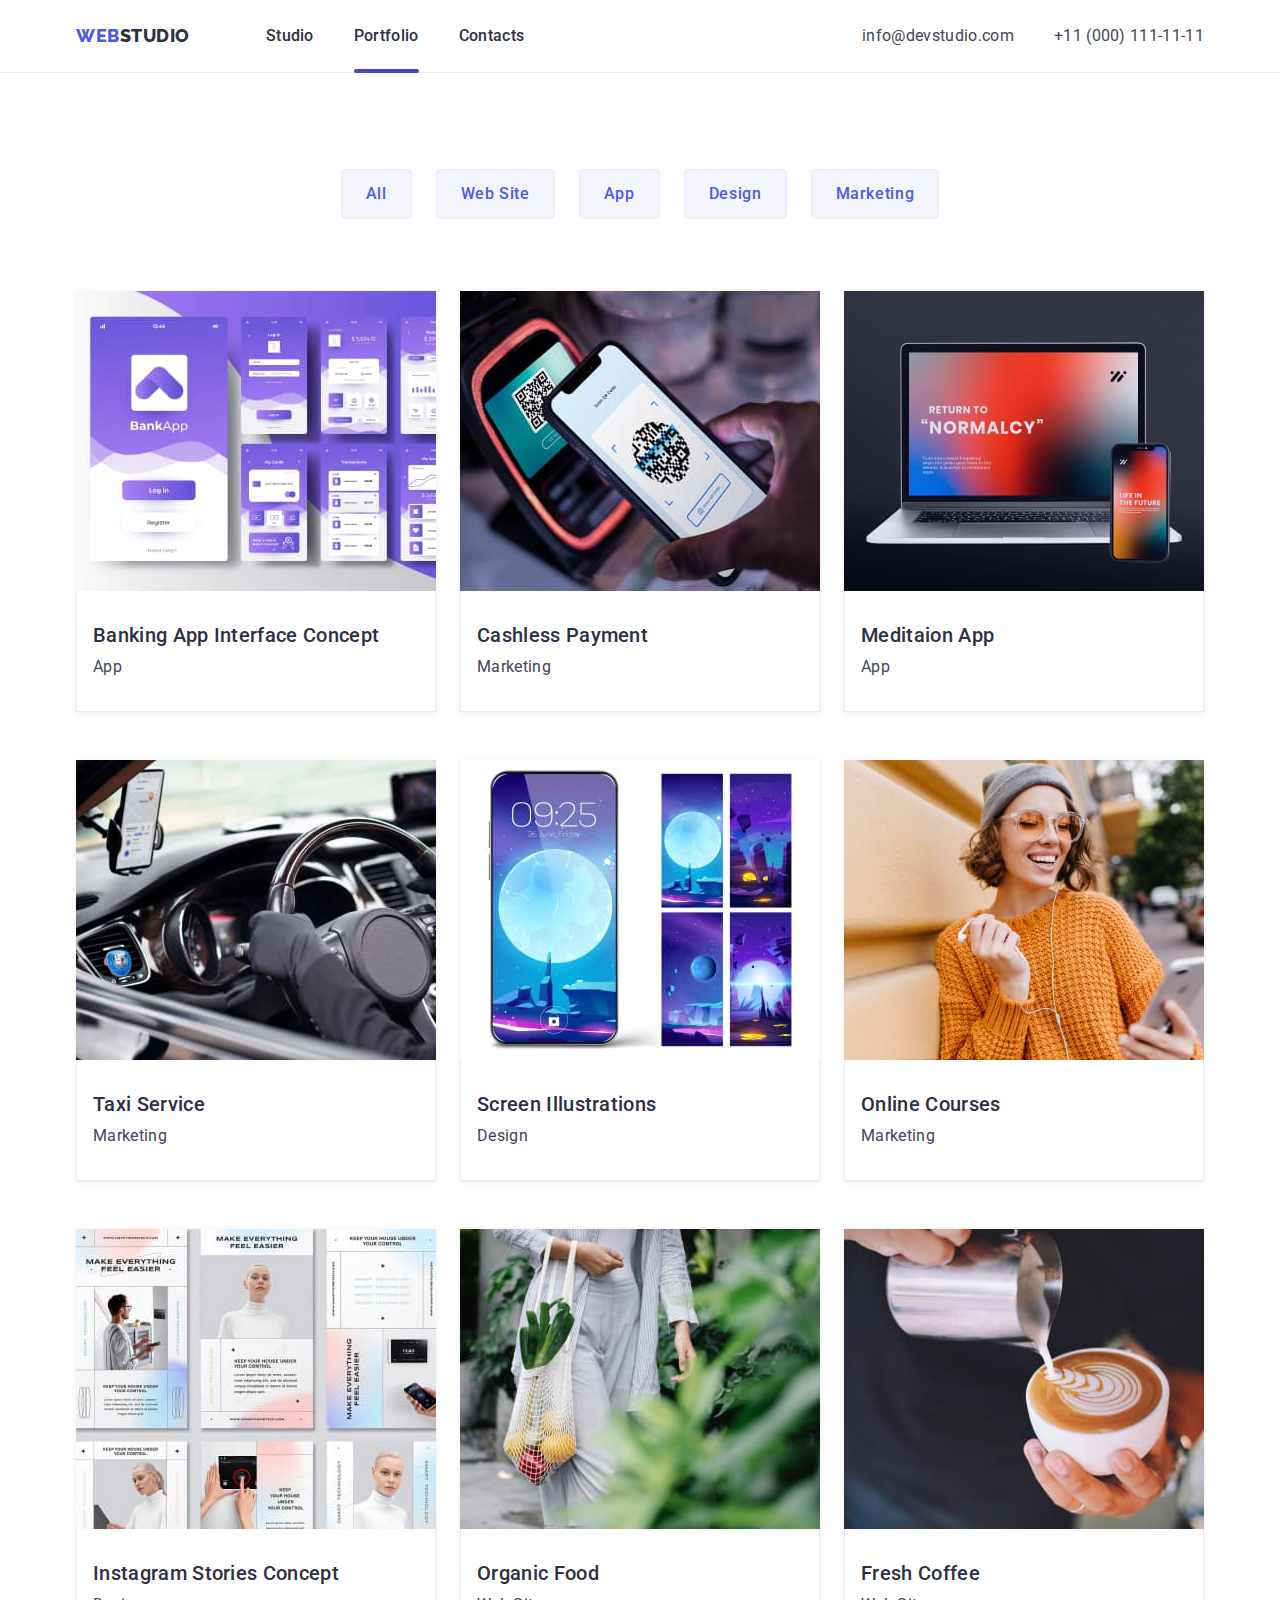
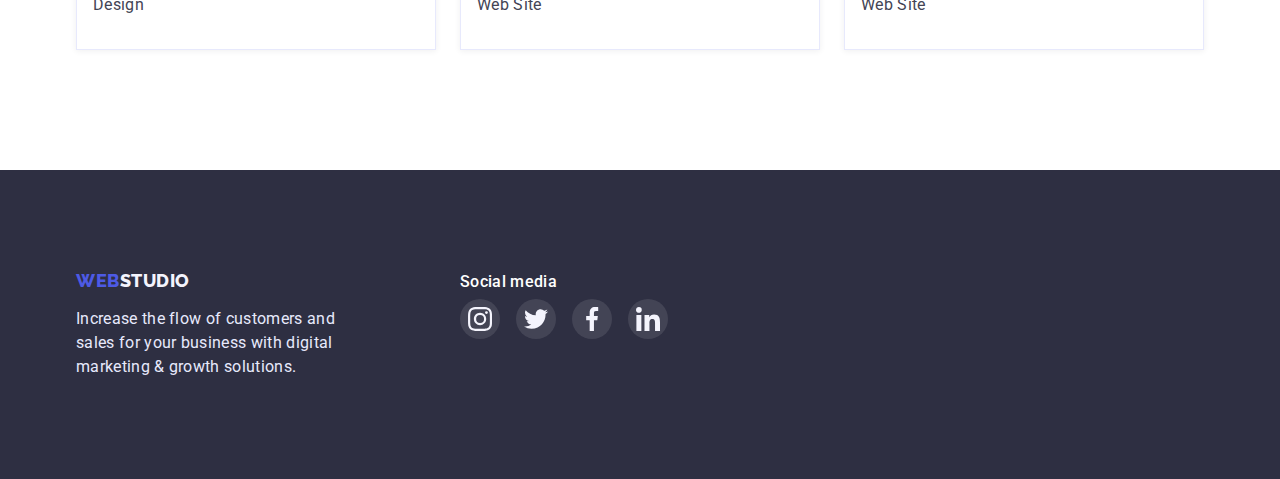
==== portfolio.html @ d573fa3f "Initial commit" ====
<!DOCTYPE html>
<html lang="en">
  <head>
    <meta charset="UTF-8" />
    <meta http-equiv="X-UA-Compatible" content="IE=edge" />
    <meta name="viewport" content="width=device-width, initial-scale=1.0" />
    <!-- Описание для поисковых систем -->
    <meta name="description" content="Effective Solutions for Your Business" />
    <!-- Текст на вкладке браузера -->
    <title>markup-hw-portfolio</title>
    <!-- Семейство шрифтов ссылки -->
    <link rel="preconnect" href="https://fonts.googleapis.com" />
    <link rel="preconnect" href="https://fonts.gstatic.com" crossorigin />
    <link
      href="https://fonts.googleapis.com/css2?family=Raleway:wght@800&family=Roboto:wght@400;500;700&display=swap"
      rel="stylesheet"
    />
    <!-- modern-normalize Normalize browsers' default style -->
    <link
      rel="stylesheet"
      href="https://cdnjs.cloudflare.com/ajax/libs/modern-normalize/1.1.0/modern-normalize.min.css"
    />
    <!-- CSS стили файл -->
    <link rel="stylesheet" href="./css/styles.css" />
  </head>

  <body>
    <!-- Header section -->
    <header class="header section-header">
      <div class="container header-container">
        <nav class="header-nav">
          <a href="./index.html" class="logo-site link"
            >Web<span class="logo-color">Studio</span></a
          >
          <ul class="nav-list list">
            <li class="nav-item item">
              <a href="./index.html" class="nav-link link">Studio</a>
            </li>
            <li class="nav-item">
              <a href="./portfolio.html" class="nav-link link current"
                >Portfolio</a
              >
            </li>
            <li class="nav-item">
              <a href="" class="nav-link link">Contacts</a>
            </li>
          </ul>

          <ul class="contact contact-list list">
            <li class="contact-item">
              <a href="mailto:info@devstudio.com" class="contact-link link"
                >info@devstudio.com</a
              >
            </li>
            <li class="contact-item">
              <a href="tel:+110001111111" class="contact-link link"
                >+11 (000) 111-11-11</a
              >
            </li>
          </ul>
        </nav>
      </div>
    </header>

    <!-- Main section -->
    <main>
      <!-- Portfolio section -->
      <section class="section-portfolio">
        <div class="container">
          <h1 class="visually-hidden">Portfolio</h1>
          <ul class="filter-portfolio list">
            <li class="filter-item">
              <button type="button" class="filter-btn btn">All</button>
            </li>
            <li class="filter-item">
              <button type="button" class="filter-btn btn">Web Site</button>
            </li>
            <li class="filter-item">
              <button type="button" class="filter-btn btn">App</button>
            </li>
            <li class="filter-item">
              <button type="button" class="filter-btn btn">Design</button>
            </li>
            <li class="filter-item">
              <button type="button" class="filter-btn btn">Marketing</button>
            </li>
          </ul>

          <ul class="portfolio-list card-set list">
            <li class="portfolio-item card-item">
              <a class="portfolio-link link" href="">
                <div class="portfolio-img-box">
                  <img
                    src="./images/portfolio/img-1.jpg"
                    alt="app features image"
                    width="360"
                    height="300"
                  />
                  <div class="portfolio-card-overlay">
                    <p>
                      14 Stylish and User-Friendly App Design Concepts · Task
                      Manager App · Calorie Tracker App · Exotic Fruit Ecommerce
                      App · Cloud Storage App
                    </p>
                  </div>
                </div>
                <div class="portfolio-card-descr">
                  <h2 class="title-third">Banking App Interface Concept</h2>
                  <p class="description-txt">App</p>
                </div>
              </a>
            </li>

            <li class="portfolio-item card-item">
              <a class="portfolio-link link" href="">
                <div class="portfolio-img-box">
                  <img
                    src="./images/portfolio/img-2.jpg"
                    alt="qr code scanner image"
                    width="360"
                    height="300"
                  />
                  <div class="portfolio-card-overlay">
                    <p>
                      14 Stylish and User-Friendly App Design Concepts · Task
                      Manager App · Calorie Tracker App · Exotic Fruit Ecommerce
                      App · Cloud Storage App
                    </p>
                  </div>
                </div>

                <div class="portfolio-card-descr">
                  <h2 class="title-third">Cashless Payment</h2>
                  <p class="description-txt">Marketing</p>
                </div>
              </a>
            </li>

            <li class="portfolio-item card-item">
              <a class="portfolio-link link" href="">
                <div class="portfolio-img-box">
                  <img
                    src="./images/portfolio/img-3.jpg"
                    alt="synchronization of the computer with the phone image"
                    width="360"
                    height="300"
                  />
                  <div class="portfolio-card-overlay">
                    <p>
                      14 Stylish and User-Friendly App Design Concepts · Task
                      Manager App · Calorie Tracker App · Exotic Fruit Ecommerce
                      App · Cloud Storage App
                    </p>
                  </div>
                </div>

                <div class="portfolio-card-descr">
                  <h2 class="title-third">Meditaion App</h2>
                  <p class="description-txt">App</p>
                </div>
              </a>
            </li>

            <li class="portfolio-item card-item">
              <a class="portfolio-link link" href="">
                <div class="portfolio-img-box">
                  <img
                    src="./images/portfolio/img-4.jpg"
                    alt="man driving image"
                    width="360"
                    height="300"
                  />
                  <div class="portfolio-card-overlay">
                    <p>
                      14 Stylish and User-Friendly App Design Concepts · Task
                      Manager App · Calorie Tracker App · Exotic Fruit Ecommerce
                      App · Cloud Storage App
                    </p>
                  </div>
                </div>

                <div class="portfolio-card-descr">
                  <h2 class="title-third">Taxi Service</h2>
                  <p class="description-txt">Marketing</p>
                </div>
              </a>
            </li>

            <li class="portfolio-item card-item">
              <a class="portfolio-link link" href="">
                <div class="portfolio-img-box">
                  <img
                    src="./images/portfolio/img-5.jpg"
                    alt="Screen Illustrations image"
                    width="360"
                    height="300"
                  />
                  <div class="portfolio-card-overlay">
                    <p>
                      14 Stylish and User-Friendly App Design Concepts · Task
                      Manager App · Calorie Tracker App · Exotic Fruit Ecommerce
                      App · Cloud Storage App
                    </p>
                  </div>
                </div>

                <div class="portfolio-card-descr">
                  <h2 class="title-third">Screen Illustrations</h2>
                  <p class="description-txt">Design</p>
                </div>
              </a>
            </li>

            <li class="portfolio-item card-item">
              <a class="portfolio-link link" href="">
                <div class="portfolio-img-box">
                  <img
                    src="./images/portfolio/img-6.jpg"
                    alt="girl taking a course online image"
                    width="360"
                    height="300"
                  />
                  <div class="portfolio-card-overlay">
                    <p>
                      14 Stylish and User-Friendly App Design Concepts · Task
                      Manager App · Calorie Tracker App · Exotic Fruit Ecommerce
                      App · Cloud Storage App
                    </p>
                  </div>
                </div>
                <div class="portfolio-card-descr">
                  <h2 class="title-third">Online Courses</h2>
                  <p class="description-txt">Marketing</p>
                </div>
              </a>
            </li>

            <li class="portfolio-item card-item">
              <a class="portfolio-link link" href="">
                <div class="portfolio-img-box">
                  <img
                    src="./images/portfolio/img-7.jpg"
                    alt="Instagram Stories Concept image"
                    width="360"
                    height="300"
                  />
                  <div class="portfolio-card-overlay">
                    <p>
                      14 Stylish and User-Friendly App Design Concepts · Task
                      Manager App · Calorie Tracker App · Exotic Fruit Ecommerce
                      App · Cloud Storage App
                    </p>
                  </div>
                </div>
                <div class="portfolio-card-descr">
                  <h2 class="title-third">Instagram Stories Concept</h2>
                  <p class="description-txt">Design</p>
                </div>
              </a>
            </li>

            <li class="portfolio-item card-item">
              <a class="portfolio-link link" href="">
                <div class="portfolio-img-box">
                  <img
                    src="./images/portfolio/img-8.jpg"
                    alt="shopping girl image"
                    width="360"
                    height="300"
                  />
                  <div class="portfolio-card-overlay">
                    <p>
                      14 Stylish and User-Friendly App Design Concepts · Task
                      Manager App · Calorie Tracker App · Exotic Fruit Ecommerce
                      App · Cloud Storage App
                    </p>
                  </div>
                </div>
                <div class="portfolio-card-descr">
                  <h2 class="title-third">Organic Food</h2>
                  <p class="description-txt">Web Site</p>
                </div>
              </a>
            </li>

            <li class="portfolio-item card-item">
              <a class="portfolio-link link" href="">
                <div class="portfolio-img-box">
                  <img
                    src="./images/portfolio/img-9.jpg"
                    alt="coffee in a cup image"
                    width="360"
                    height="300"
                  />
                  <div class="portfolio-card-overlay">
                    <p>
                      14 Stylish and User-Friendly App Design Concepts · Task
                      Manager App · Calorie Tracker App · Exotic Fruit Ecommerce
                      App · Cloud Storage App
                    </p>
                  </div>
                </div>
                <div class="portfolio-card-descr">
                  <h2 class="title-third">Fresh Coffee</h2>
                  <p class="description-txt">Web Site</p>
                </div>
              </a>
            </li>
          </ul>
        </div>
      </section>
    </main>

    <!-- Footer section -->
    <footer class="footer section-footer">
      <div class="container">
        <div class="footer-box">
          <div class="footer-box-logo">
            <a href="./index.html" class="logo-site link logo-footer"
              >Web<span class="logo-color-second">Studio</span></a
            >
            <p class="footer-description">
              Increase the flow of customers and sales for your business with
              digital marketing & growth solutions.
            </p>
          </div>
          <div class="footer-social-media">
            <h2 class="footer-social-title">Social media</h2>
            <ul class="list social-media-list">
              <li class="social-media-item">
                <a
                  class="social-media-link link icon-grey"
                  href="https://instagram.com"
                  rel="noopener noreferrer"
                  aria-label="Instagram"
                >
                  <svg class="" width="24" height="24">
                    <use href="./images/icons.svg#icon-instagram-2"></use>
                  </svg>
                </a>
              </li>

              <li class="social-media-item">
                <a
                  class="social-media-link link icon-grey"
                  href="https://twiter.com"
                  rel="noopener noreferrer"
                  aria-label="Twiter"
                >
                  <svg class="" width="24" height="24">
                    <use href="./images/icons.svg#icon-twitter-1"></use>
                  </svg>
                </a>
              </li>

              <li class="social-media-item">
                <a
                  class="social-media-link link icon-grey"
                  href="https://facebook.com"
                  rel="noopener noreferrer"
                  aria-label="Facebook"
                >
                  <svg class="" width="24" height="24">
                    <use href="./images/icons.svg#icon-facebook-1"></use>
                  </svg>
                </a>
              </li>

              <li class="social-media-item">
                <a
                  class="social-media-link link icon-grey"
                  href="https://linkedin.com"
                  rel="noopener noreferrer"
                  aria-label="Linkedin"
                >
                  <svg class="" width="24" height="24">
                    <use href="./images/icons.svg#icon-linkedin-1"></use>
                  </svg>
                </a>
              </li>
            </ul>
          </div>
        </div>
      </div>
    </footer>
  </body>
</html>
---- css/styles.css ----
:root {
  /* txt-color (cl)*/
  --basic-white-txt-cl: #ffffff;
  --navyblue-dark-txt-cl: #2e2f42;
  --slate-txt-cl: #434455;
  --pressed-txt-cl: #404bbf;
  --primary-txt-cl: #4d5ae5;
  --accent-txt-cl: #e7e9fc;
  --cloud-light-txt-cl: #f4f4fd;

  /* Background-color (bg-cl) */
  --basic-white-bg-cl: #ffffff;
  --navyblue-dark-bg-cl: #2e2f42;
  --cloud-light-bg-cl: #f4f4fd;
  --pressed-bg-cl: #404bbf;
  --primary-bg-cl: #4d5ae5;
  --green-bg-cl: #31d0aa;
  --border-cl: #8e8f99;
  --accent-bg-cl: #e7e9fc;
  --modal-bg-cl: #fcfcfc;
  --backdrop-bg-cl: rgba(46, 47, 66, 0.4);

  /* logo-color */
  --primary-logo-cl: #4d5ae5;
  --logo-light-color: #f4f4fd;

  /* fonts */
  --basic-font: Roboto, sans-serif;
  --secondary-font: Raleway, sans-serif;

  /* card-set */
  --ident: 24px;
  --items: 3;

  /* animation time */
  --transit: 250ms cubic-bezier(0.4, 0, 0.2, 1);
}

/*======= Reset style =======*/
h1,
h2,
h3,
h4,
h5,
h6,
p,
ul,
li {
  margin: 0;
  padding: 0;
}
img {
  display: block;
  max-width: 100%;
  height: auto;
}
.link {
  text-decoration: none;
}
.list {
  list-style: none;
}

/*########## Basic style ##########*/
body {
  background-color: var(--basic-white-bg-cl);

  font-family: var(--basic-font);
  font-style: normal;
  font-weight: 400;
  font-size: 16px;
  line-height: 1.5;
  letter-spacing: 0.02em;
  color: var(--slate-txt-cl);
}
.container {
  width: 1158px;
  padding-left: 15px;
  padding-right: 15px;
  margin-left: auto;
  margin-right: auto;

  /*для визуального эфекта во время работы*/
  /* outline: 1px solid red; */
}

.btn {
  align-items: center;
  letter-spacing: 0.04em;

  font-family: var(--basic-font);
  font-style: normal;
  font-weight: 500;
  font-size: 16px;
  line-height: 1.5;

  cursor: pointer;
  border: none;
}
.text-center {
  text-align: center;
}
.title-two {
  margin: 0 auto 72px;

  font-weight: 700;
  font-size: 36px;
  line-height: 1.11;

  text-align: center;
  text-transform: capitalize;
  color: var(--navyblue-dark-txt-cl);
}
.title-third {
  font-weight: 500;
  font-size: 20px;
  line-height: 1.2;
  color: var(--navyblue-dark-txt-cl);
}
.description-txt {
  color: var(--slate-txt-cl);
}
.visually-hidden {
  position: absolute;
  width: 1px;
  height: 1px;
  margin: -1px;
  border: 0;
  padding: 0;

  white-space: nowrap;
  clip-path: inset(100%);
  clip: rect(0 0 0 0);
  overflow: hidden;
}

/*social-icons*/
.social-media-list {
  display: flex;
  align-items: center;
  justify-content: center;
  gap: var(--ident);
}
.social-media-item {
  width: 40px;
  height: 40px;
}
.social-media-link {
  display: flex;
  align-items: center;
  justify-content: center;

  width: 100%;
  height: 100%;

  border-radius: 50%;

  transition: background-color var(--transit);
}

.card-set {
  display: flex;
  flex-wrap: wrap;
  gap: var(--ident);
}
.card-item {
  flex-basis: calc((100%- var(--ident) * (var(--items)-1)) / var(--items));
}

.nav-link.current::after {
  content: '';
  position: absolute;

  left: 0;
  bottom: -1px;

  width: 100%;
  height: 4px;
  border-radius: 2px;

  background-color: var(--pressed-txt-cl);
}

/*########## Individual Styles ##########*/

/*======= Header =======*/
.section-header {
  border-bottom: 1px solid var(--accent-txt-cl);
}
.header-nav {
  display: flex;
  align-items: center;
}
/*logo*/
.logo-site {
  margin-right: 76px;

  font-family: var(--secondary-font);
  font-weight: 800;
  font-size: 18px;
  line-height: 1.33;
  letter-spacing: 0.03em;
  text-transform: uppercase;
  color: var(--primary-logo-cl);
}
.logo-color {
  color: var(--navyblue-dark-txt-cl);
}
.logo-color-second {
  color: var(--cloud-light-bg-cl);
}
/*navigation*/
.nav-list {
  display: flex;
  align-items: center;
}
.nav-item:not(:last-child) {
  margin-right: 40px;
}
.nav-link {
  position: relative;

  display: block;
  padding-top: 24px;
  padding-bottom: 24px;

  font-style: normal;
  font-weight: 500;
  color: var(--navyblue-dark-txt-cl);

  /* font-size: 16px;
  line-height: 1.5;
  letter-spacing: 0.02em; */

  /* transition: color var(--transit); */
}
.nav-link:hover,
.nav-link:focus {
  color: var(--pressed-txt-cl);
}
.nav-list a,
.contact-list a {
  transition: color var(--transit);
}

/*contact*/
.contact-list {
  display: flex;
  align-items: center;
  margin-left: auto;
}
.contact-item + .contact-item {
  margin-left: 40px;
}
.contact-link {
  display: block;
  padding-top: 24px;
  padding-bottom: 24px;

  font-style: normal;
  line-height: 1.5;
  color: var(--slate-txt-cl);
}
.contact-link:hover,
.contact-link:focus {
  color: var(--pressed-txt-cl);
}

/*======= Hero =======*/
.hero {
  background-color: var(--navyblue-dark-bg-cl);
}
.section-hero {
  padding-top: 188px;
  padding-bottom: 188px;
  max-width: 1440px;
  margin: 0 auto;

  background-image: linear-gradient(
      rgba(46, 47, 66, 0.7),
      rgba(46, 47, 66, 0.7)
    ),
    url(../images/hero/people-office-1.jpg);
  background-repeat: no-repeat;
  background-position: center;
  background-size: cover;
}
.hero-title {
  width: 494px;
  margin-left: auto;
  margin-right: auto;
  margin-bottom: 48px;

  font-weight: 700;
  font-size: 56px;
  line-height: 1.07;
  text-align: center;
  color: var(--basic-white-txt-cl);
}
.container-elements {
  text-align: center;
}
.hero-btn {
  display: inline-block;
  padding: 16px 32px;
  min-width: 169px;

  border-radius: 4px;
  box-shadow: 0px 4px 4px rgba(0, 0, 0, 0.15);

  color: var(--basic-white-txt-cl);
  background-color: var(--primary-bg-cl);
  /* border: none; */

  transition: background-color var(--transit);
}
.hero-btn:hover,
.hero-btn:focus {
  background-color: var(--pressed-bg-cl);
}

/*======= Advantage =======*/
.section-advantage {
  padding-top: 120px;
  padding-bottom: 120px;
}
.advantage-icon-box {
  display: flex;
  align-items: center;
  justify-content: center;

  width: 100%;
  /* height: 112px; */
  margin-bottom: 8px;

  border-radius: 4px;
  background-color: var(--cloud-light-bg-cl);
}
.icon-advantage {
  height: 112px;
}
.advantage-list {
  display: flex;
  flex-wrap: wrap;
  margin: -12px;
}
.advantage-item {
  width: 264px;
  margin: 12px;
}
.advantage-title {
  margin-bottom: 8px;
}

/*======= Benefits =======*/
.section-benefits {
  padding-bottom: 120px;
}
.benefits-list {
  display: flex;
  flex-wrap: wrap;
}
.benefits-list + .benefits-list {
  margin-left: 24px;
}

/*======= Team =======*/
.team {
  background-color: var(--cloud-light-bg-cl);
}
.section-team {
  padding-top: 120px;
  padding-bottom: 120px;
}
.team-list {
  display: flex;
  flex-wrap: wrap;
  justify-content: center;
  --items: 4;
  gap: var(--ident);
}
.team-item {
  background-color: var(--basic-white-bg-cl);
  box-shadow: 0px 1px 6px rgba(46, 47, 66, 0.08),
    0px 1px 1px rgba(46, 47, 66, 0.16), 0px 2px 1px rgba(46, 47, 66, 0.08);
  border-radius: 0px 0px 4px 4px;
}
.team-item-content {
  padding: 32px 16px;
}
.team-name {
  margin-bottom: 8px;
}
.team-position {
  margin-bottom: 8px;
}

/*team-icons*/
.social-media-link.icon-blue {
  fill: var(--cloud-light-bg-cl);
  background-color: var(--primary-bg-cl);
}
.social-media-link:focus,
.social-media-link:hover {
  background-color: var(--pressed-bg-cl);
}

/*======= Customers =======*/
.customers-section {
  padding-top: 130px;
  padding-bottom: 120px;
}
.customers-list {
  display: flex;
  align-items: center;
  justify-content: center;
  flex-wrap: wrap;
  gap: var(--ident);
}
.customers-link {
  display: flex;
  align-items: center;
  justify-content: center;

  width: 168px;
  height: 88px;

  fill: var(--border-cl);
  /* background-color: var(--border-cl); */

  border: 1px solid var(--border-cl);
  border-radius: 4px;

  transition: fill var(--transit), border-color var(--transit);
}
.customers-link:focus,
.customers-link:hover {
  border-color: var(--pressed-bg-cl);
  fill: var(--pressed-bg-cl);
}

/*======= Footer =======*/
.section-footer {
  padding: 100px 0px;
}
.footer {
  background-color: var(--navyblue-dark-bg-cl);
}
.footer-box {
  display: flex;
  align-items: baseline;
}

/*footer-logo-box */
.footer-box-logo {
  margin-right: 120px;
}
.logo-footer {
  display: inline-block;
  margin-bottom: 16px;
  line-height: calc(21 / 18);
}
.footer-description {
  width: 264px;
  color: var(--accent-txt-cl);
}

/*footer-social-media */
.footer-social-title {
  margin-bottom: 16px;

  font-weight: 500;
  font-size: 16px;
  line-height: 1.5px;

  color: var(--basic-white-txt-cl);
}

/*footer-icons*/
.footer-social-media .social-media-list {
  gap: 16px;
}
.social-media-link.icon-grey {
  fill: var(--cloud-light-bg-cl);
  background-color: rgba(255, 255, 255, 0.1);
}
.social-media-link.icon-grey:focus,
.social-media-link.icon-grey:hover {
  background-color: var(--green-bg-cl);
}

/*======= Portfolio =======*/
.section-portfolio {
  padding: 96px 0 120px;
}
/*top-line*/
.filter-portfolio {
  display: flex;
  justify-content: center;
  gap: var(--ident);
  margin-bottom: 72px;
}
.filter-btn {
  padding: 12px 24px;
  border-radius: 4px;
  border: 1px solid var(--accent-txt-cl);

  color: var(--primary-txt-cl);
  background-color: var(--cloud-light-bg-cl);

  transition: color var(--transit), background-color var(--transit),
    border-color var(--transit), box-shadow var(--transit);
}
.filter-btn:hover,
.filter-btn:focus {
  color: var(--basic-white-txt-cl);

  background-color: var(--pressed-bg-cl);

  border-color: transparent;

  box-shadow: 0px 3px 1px rgba(0, 0, 0, 0.1), 0px 2px 1px rgba(0, 0, 0, 0.08),
    0px 2px 2px rgba(0, 0, 0, 0.12);
}
/*card*/
.portfolio-item {
  box-shadow: 0px 1px 6px rgba(46, 47, 66, 0.08);

  transition: box-shadow var(--transit);
}
.portfolio-item:hover,
.portfolio-item:focus {
  box-shadow: 0px 1px 6px rgba(46, 47, 66, 0.08),
    0px 1px 1px rgba(46, 47, 66, 0.16), 0px 2px 1px rgba(46, 47, 66, 0.08);
}

.portfolio-img-box {
  position: relative;
  overflow: hidden;
}
.portfolio-card-overlay {
  position: absolute;
  top: 0;
  left: 0;

  width: 100%;
  height: 100%;

  padding: 40px 32px;

  color: var(--cloud-light-txt-cl);
  background-color: var(--primary-bg-cl);

  /* opacity: 1; */

  transform: translateY(100%);
  transition: transform var(--transit);
}

.portfolio-item:hover .portfolio-card-overlay {
  transform: translateY(0);
}

.portfolio-card-descr {
  padding: 32px 16px;
  border-right: 1px solid var(--accent-txt-cl);
  border-bottom: 1px solid var(--accent-txt-cl);
  border-left: 1px solid var(--accent-txt-cl);
}
.portfolio-item:hover .portfolio-card-descr {
  border-color: var(--cloud-light-bg-cl);
}
.portfolio-card-descr .title-third {
  margin-bottom: 8px;
}
.portfolio-list.card-set {
  row-gap: 48px;
}

/* Modal-window */
.backdrop {
  position: relative;
  position: fixed;
  top: 0;
  right: 0;
  bottom: 0;
  left: 0;

  background-color: var(--backdrop-bg-cl);

  transition: opacity var(--transit), visibility var(--transit);
}
.backdrop.is-hidden {
  opacity: 0;
  pointer-events: none;
  visibility: hidden;
  transition-delay: 100ms;
}
.modal {
  position: absolute;
  /* top: 50%;
  left: 50%; */
  top: calc(50% - 288px);
  left: calc(50% - 204px);

  /* transform: translate(-50%, -50%); */
  transform: scaleX(1);
  transition-delay: 200ms;
  transition: transform var(--transit), opacity var(--transit);

  width: 408px;
  min-height: 576px;

  border-radius: 4px;

  background-color: var(--modal-bg-cl);
  box-shadow: 0px 1px 1px rgba(0, 0, 0, 0.14), 0px 1px 3px rgba(0, 0, 0, 0.12),
    0px 2px 1px rgba(0, 0, 0, 0.2);
}
.backdrop.is-hidden .modal {
  opacity: 0;
  transform: scaleX(0);
  /* transform: translate(-50%, -100%); */
}
.modal-btn {
  position: absolute;
  top: 24px;
  right: 24px;
  display: flex;
  align-items: center;
  justify-content: center;

  fill: #000000;

  width: 24px;
  height: 24px;
  border-radius: 50%;
  border: 1px solid rgba(0, 0, 0, 0.1);
  background-color: var(--accent-bg-cl);

  transition: background-color var(--transit), border-color var(--transit),
    fill var(--transit);
}
.modal-btn:focus,
.modal-btn:hover {
  background-color: var(--pressed-bg-cl);
  fill: var(--basic-white-txt-cl);
}
.modal-icon {
  /* fill: #000000; */
}
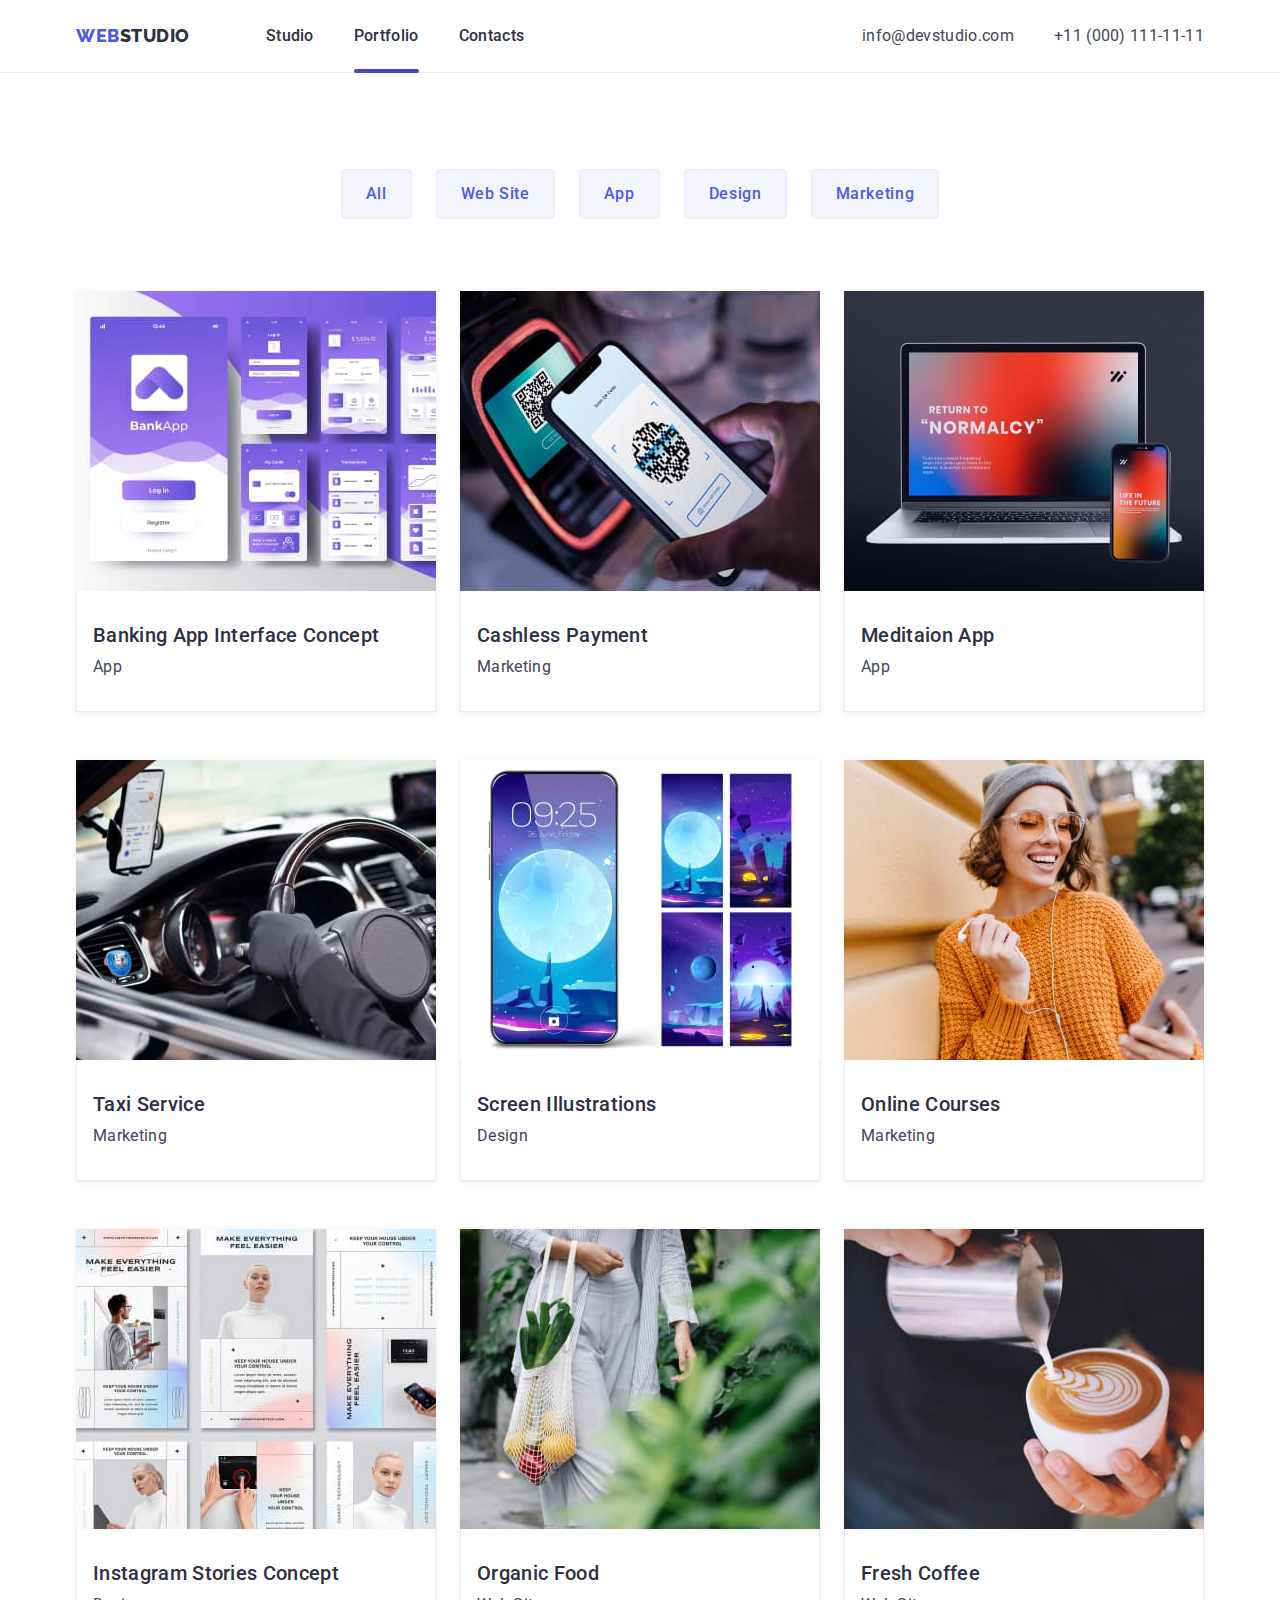
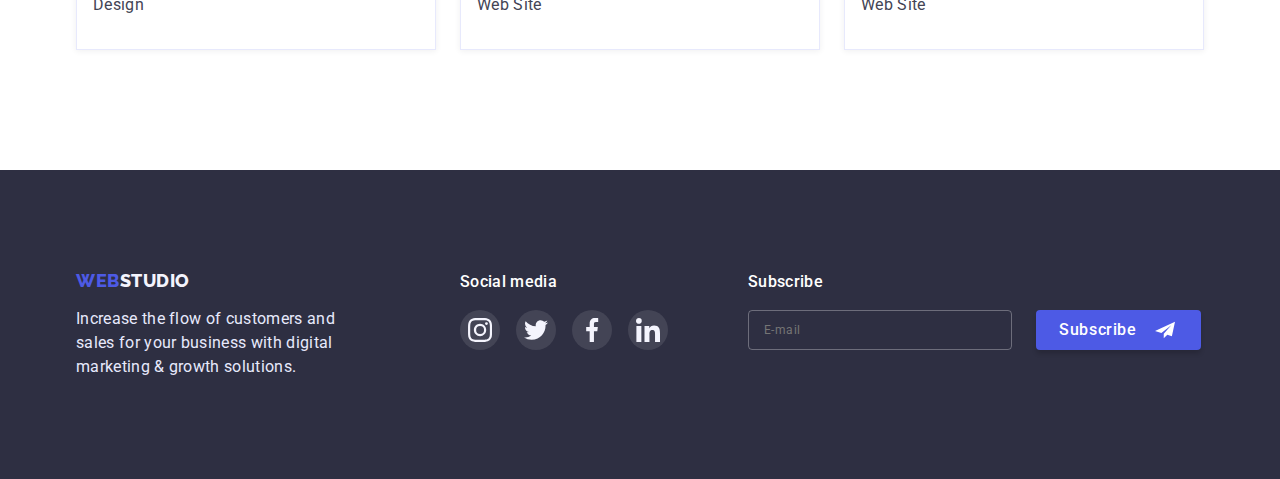
==== commit 77a350fc: "ДЗ 6 на проверку ментору" ====
--- a/portfolio.html
+++ b/portfolio.html
@@ -315,6 +315,7 @@
     <footer class="footer section-footer">
       <div class="container">
         <div class="footer-box">
+          <!-- footer-logo -->
           <div class="footer-box-logo">
             <a href="./index.html" class="logo-site link logo-footer"
               >Web<span class="logo-color-second">Studio</span></a
@@ -324,8 +325,10 @@
               digital marketing & growth solutions.
             </p>
           </div>
+
+          <!-- social-media -->
           <div class="footer-social-media">
-            <h2 class="footer-social-title">Social media</h2>
+            <h2 class="footer-social-title text-five">Social media</h2>
             <ul class="list social-media-list">
               <li class="social-media-item">
                 <a
@@ -380,6 +383,29 @@
               </li>
             </ul>
           </div>
+
+          <!-- subscribe form -->
+          <div class="footer-form">
+            <strong class="footer-form-title text-five">Subscribe</strong>
+            <form
+              class="subscribe-form"
+              name="subscribe_form"
+              autocomplete="off"
+            >
+              <input
+                class="footer-form-input"
+                type="email"
+                name="user_email"
+                placeholder="E-mail"
+              />
+              <button class="footer-btn-submit btn hero-btn" type="submit">
+                Subscribe
+                <svg class="icon-subscribe" width="24" height="20">
+                  <use href="./images/icons.svg#icon-telegram-icon-1"></use>
+                </svg>
+              </button>
+            </form>
+          </div>
         </div>
       </div>
     </footer>
--- a/css/styles.css
+++ b/css/styles.css
@@ -7,6 +7,7 @@
   --primary-txt-cl: #4d5ae5;
   --accent-txt-cl: #e7e9fc;
   --cloud-light-txt-cl: #f4f4fd;
+  --grey-txt-cl: #8e8f99;
 
   /* Background-color (bg-cl) */
   --basic-white-bg-cl: #ffffff;
@@ -49,11 +50,6 @@
   margin: 0;
   padding: 0;
 }
-img {
-  display: block;
-  max-width: 100%;
-  height: auto;
-}
 .link {
   text-decoration: none;
 }
@@ -83,7 +79,11 @@
   /*для визуального эфекта во время работы*/
   /* outline: 1px solid red; */
 }
-
+img {
+  display: block;
+  max-width: 100%;
+  height: auto;
+}
 .btn {
   align-items: center;
   letter-spacing: 0.04em;
@@ -119,6 +119,10 @@
 }
 .description-txt {
   color: var(--slate-txt-cl);
+}
+.text-five {
+  font-weight: 500;
+  font-size: 16px;
 }
 .visually-hidden {
   position: absolute;
@@ -134,7 +138,7 @@
   overflow: hidden;
 }
 
-/*social-icons*/
+/*-----social-icons-----*/
 .social-media-list {
   display: flex;
   align-items: center;
@@ -183,7 +187,7 @@
 
 /*########## Individual Styles ##########*/
 
-/*======= Header =======*/
+/*======= HEADER =======*/
 .section-header {
   border-bottom: 1px solid var(--accent-txt-cl);
 }
@@ -191,7 +195,7 @@
   display: flex;
   align-items: center;
 }
-/*logo*/
+/*-----logo-----*/
 .logo-site {
   margin-right: 76px;
 
@@ -209,7 +213,7 @@
 .logo-color-second {
   color: var(--cloud-light-bg-cl);
 }
-/*navigation*/
+/*-----navigation-----*/
 .nav-list {
   display: flex;
   align-items: center;
@@ -243,7 +247,7 @@
   transition: color var(--transit);
 }
 
-/*contact*/
+/*-----contact-----*/
 .contact-list {
   display: flex;
   align-items: center;
@@ -266,7 +270,7 @@
   color: var(--pressed-txt-cl);
 }
 
-/*======= Hero =======*/
+/*======= HERO =======*/
 .hero {
   background-color: var(--navyblue-dark-bg-cl);
 }
@@ -319,7 +323,7 @@
   background-color: var(--pressed-bg-cl);
 }
 
-/*======= Advantage =======*/
+/*======= ADVANTAGE =======*/
 .section-advantage {
   padding-top: 120px;
   padding-bottom: 120px;
@@ -352,7 +356,7 @@
   margin-bottom: 8px;
 }
 
-/*======= Benefits =======*/
+/*======= BENEFITS =======*/
 .section-benefits {
   padding-bottom: 120px;
 }
@@ -364,7 +368,7 @@
   margin-left: 24px;
 }
 
-/*======= Team =======*/
+/*======= TEAM =======*/
 .team {
   background-color: var(--cloud-light-bg-cl);
 }
@@ -395,7 +399,7 @@
   margin-bottom: 8px;
 }
 
-/*team-icons*/
+/*-----team-icons-----*/
 .social-media-link.icon-blue {
   fill: var(--cloud-light-bg-cl);
   background-color: var(--primary-bg-cl);
@@ -405,7 +409,7 @@
   background-color: var(--pressed-bg-cl);
 }
 
-/*======= Customers =======*/
+/*======= CUSTOMERS =======*/
 .customers-section {
   padding-top: 130px;
   padding-bottom: 120px;
@@ -439,7 +443,7 @@
   fill: var(--pressed-bg-cl);
 }
 
-/*======= Footer =======*/
+/*======= FOOTER=======*/
 .section-footer {
   padding: 100px 0px;
 }
@@ -451,7 +455,7 @@
   align-items: baseline;
 }
 
-/*footer-logo-box */
+/*-----footer-logo-----*/
 .footer-box-logo {
   margin-right: 120px;
 }
@@ -465,21 +469,23 @@
   color: var(--accent-txt-cl);
 }
 
-/*footer-social-media */
-.footer-social-title {
+/*-----social-media-----*/
+.footer-social-title,
+.footer-form-title {
+  display: inline-block;
   margin-bottom: 16px;
 
-  font-weight: 500;
-  font-size: 16px;
-  line-height: 1.5px;
-
   color: var(--basic-white-txt-cl);
 }
 
-/*footer-icons*/
+/*-----footer-icons-----*/
+.footer-social-media {
+  margin-right: 80px;
+}
 .footer-social-media .social-media-list {
   gap: 16px;
 }
+
 .social-media-link.icon-grey {
   fill: var(--cloud-light-bg-cl);
   background-color: rgba(255, 255, 255, 0.1);
@@ -489,11 +495,50 @@
   background-color: var(--green-bg-cl);
 }
 
-/*======= Portfolio =======*/
+/*-----subscribe-form-----*/
+.subscribe-form {
+  /* flex-grow: 1; */
+  display: flex;
+  width: 100%;
+  gap: var(--ident);
+}
+.footer-form-title {
+  display: inline-block;
+}
+.footer-form-input {
+  padding: 7px 15px;
+
+  font-size: 12px;
+  line-height: 2;
+  letter-spacing: 0.04em;
+
+  color: rgba(255, 255, 255, 0.6);
+
+  width: 264px;
+  height: 40px;
+
+  border: 1px solid rgba(255, 255, 255, 0.3);
+  border-radius: 4px;
+
+  background-color: transparent;
+}
+.footer-btn-submit {
+  padding: 8px 23px;
+  min-width: 165px;
+
+  display: flex;
+  align-items: center;
+}
+.icon-subscribe {
+  fill: var(--basic-white-bg-cl);
+  margin-left: 16px;
+}
+
+/*======= PORTFOLIO =======*/
 .section-portfolio {
   padding: 96px 0 120px;
 }
-/*top-line*/
+/*-----top-line-----*/
 .filter-portfolio {
   display: flex;
   justify-content: center;
@@ -522,7 +567,7 @@
   box-shadow: 0px 3px 1px rgba(0, 0, 0, 0.1), 0px 2px 1px rgba(0, 0, 0, 0.08),
     0px 2px 2px rgba(0, 0, 0, 0.12);
 }
-/*card*/
+/*-----card-----*/
 .portfolio-item {
   box-shadow: 0px 1px 6px rgba(46, 47, 66, 0.08);
 
@@ -577,7 +622,7 @@
   row-gap: 48px;
 }
 
-/* Modal-window */
+/* MODAL-WINDOW */
 .backdrop {
   position: relative;
   position: fixed;
@@ -594,33 +639,36 @@
   opacity: 0;
   pointer-events: none;
   visibility: hidden;
+
   transition-delay: 100ms;
 }
 .modal {
   position: absolute;
-  /* top: 50%;
-  left: 50%; */
-  top: calc(50% - 288px);
-  left: calc(50% - 204px);
-
-  /* transform: translate(-50%, -50%); */
-  transform: scaleX(1);
-  transition-delay: 200ms;
-  transition: transform var(--transit), opacity var(--transit);
+  top: 50%;
+  left: 50%;
+  /* top: calc(50% - 288px);
+  left: calc(50% - 204px); */
 
   width: 408px;
   min-height: 576px;
+
+  padding: 72px 24px 24px 24px;
 
   border-radius: 4px;
 
   background-color: var(--modal-bg-cl);
   box-shadow: 0px 1px 1px rgba(0, 0, 0, 0.14), 0px 1px 3px rgba(0, 0, 0, 0.12),
     0px 2px 1px rgba(0, 0, 0, 0.2);
+
+  transform: translate(-50%, -50%);
+  /* transform: scaleX(1); */
+  transition-delay: 200ms;
+  transition: transform var(--transit), opacity var(--transit);
 }
 .backdrop.is-hidden .modal {
   opacity: 0;
-  transform: scaleX(0);
-  /* transform: translate(-50%, -100%); */
+  /* transform: scaleX(0); */
+  transform: translate(-50%, -80%);
 }
 .modal-btn {
   position: absolute;
@@ -649,3 +697,232 @@
 .modal-icon {
   /* fill: #000000; */
 }
+/*-----modal-form-----*/
+.modal-title {
+  display: block;
+  text-align: center;
+
+  margin-bottom: 16px;
+
+  color: var(--navyblue-dark-txt-cl);
+}
+.modal-form-label {
+  display: block;
+  
+  margin-bottom: 4px;
+
+  font-weight: 400;
+  font-size: 12px;
+  line-height: 1.33;
+
+  letter-spacing: 0.04em;
+
+  color: var(--grey-txt-cl);
+}
+.modal-form-input {
+  display: block;
+
+  width: 100%;
+  height: 40px;
+
+  padding: 8px 38px;
+
+
+  border: 1px solid rgba(33, 33, 33, 0.2);
+
+  border-radius: 4px;
+
+  transition: border-color var(--transit);
+}
+.modal-form-input:focus {
+  outline: none;
+  border-color: var(--primary-txt-cl);
+}
+.modal-form-group {
+  position: relative;
+  margin-bottom: 8px;
+}
+.modal-form-icon {
+  position: absolute;
+  top: 50%;
+  left: 15px;
+  transform: translateY(-50%);
+  pointer-events: none;
+
+  transition: fill var(--transit);
+}
+.modal-form-input:focus + .modal-form-icon {
+  fill: var(--primary-bg-cl);
+}
+
+.modal-form-comment {
+  display: block;
+  width: 100%;
+  height: 120px;
+  padding: 7px 15px;
+
+  margin-bottom: 16px;
+
+  font-size: 12px;
+
+  resize: none;
+}
+.modal-form-comment::placeholder {
+  /* font-size: 12px; */
+  letter-spacing: 0.04em;
+  line-height: 1.33;
+  color: rgba(117, 117, 117, 0.5);
+}
+
+
+.modal-form-policy {
+  display: flex;
+  align-items: center;
+  /* justify-content: center; */
+
+  margin-bottom: 24px;
+}
+
+.policy-icon-box {
+  display: flex;
+  align-items: center;
+  justify-content: center;
+
+  width: 16px;
+  height: 16px;
+  margin-right: 8px;
+
+  border: 1.25px solid var(--navyblue-dark-bg-cl);
+  border-radius: 2px;
+
+  transition: border-color var(--transit), border var(--transit), background var(--transit);
+}
+.police-icon {
+  opacity: 0;
+  transition: opacity var(--transit), fill var(--transit);
+}
+
+.modal-policy-checkbox:checked + .policy-icon-box {
+  background-color: var(--pressed-txt-cl);
+  border-color: var(--pressed-bg-cl);
+}
+.modal-policy-checkbox:checked + .policy-icon-box > .police-icon {
+  opacity: 1;
+  fill: var(--cloud-light-bg-cl);
+}
+
+.modal-policy-text {
+  font-size: 12px;
+  line-height: 1.33;
+  letter-spacing: 0.04em;
+
+  user-select: none;
+
+  color: #757575;
+}
+.modal-policy-link {
+  color: var(--primary-txt-cl);
+  transition: color var(--transit);
+}
+
+.modal-form-btn {
+  display: block;
+  margin-right: auto;
+  margin-left: auto;
+}
+
+/** Пробные
+  |============================
+  | .modal-policy-checkbox:focus-within > policy-icon-box {
+      border-color: var(--pressed-bg-cl);
+    }
+
+    .modal-policy-checkbox:focus + .policy-icon-box {
+      border-color: var(--pressed-bg-cl);
+    }
+
+    .modal-policy-checkbox:not(:focus) + .policy-icon-box {
+        border-color: var(--navyblue-dark-bg-cl);
+      }
+
+
+
+    .policy-icon-box:focus {
+      border-color: var(--pressed-bg-cl);
+    }
+
+    .modal-form-policy:focus + .policy-icon-box {
+      border-color: var(--pressed-bg-cl);
+    }
+
+    .policy-icon-box:focus-within > police-icon {
+      border: 1.25px solid var(--pressed-bg-cl);
+      border-color: var(--pressed-bg-cl);
+    }
+  |============================
+*/
+
+/** вариант checkbox 1
+  |============================
+
+ .policy-icon-box {
+    display: flex;
+    align-items: center;
+    justify-content: center;
+
+    width: 16px;
+    height: 16px;
+    margin-right: 8px;
+
+    border: 1.25px solid var(--navyblue-dark-bg-cl);
+    border-radius: 2px;
+
+    transition: border-color var(--transit), border var(--transit), background var(--transit);
+  }
+
+
+  .modal-policy-checkbox:focus + .policy-icon-box {
+    border-color: var(--pressed-bg-cl);
+  }
+
+
+  .modal-policy-checkbox:checked + .policy-icon-box {
+    background: var(--pressed-bg-cl);
+    border: transparent;
+  }
+
+
+  .police-icon {
+    opacity: 0;
+    transition: opacity var(--transit), fill var(--transit);
+
+
+  }
+  .modal-policy-checkbox:focus + .policy-icon-box .police-icon {
+    opacity: 1;
+    fill: var(--cloud-light-txt-cl);
+  }
+
+
+  |============================
+*/
+
+/** Ярослав checkbox
+  |============================
+  .modal-policy-checkbox {
+    appearance: none;
+    display: block;
+    width: 16px;
+    height: 16px;
+
+    border: 1.25px solid var(--navyblue-dark-bg-cl);
+    border-radius: 2px;
+  }
+  .modal-policy-checkbox:checked {
+    background-color: var(--pressed-bg-cl);
+    border-color: var(--pressed-bg-cl);
+
+    transition: var(--transit);
+  }
+  |============================
+*/
